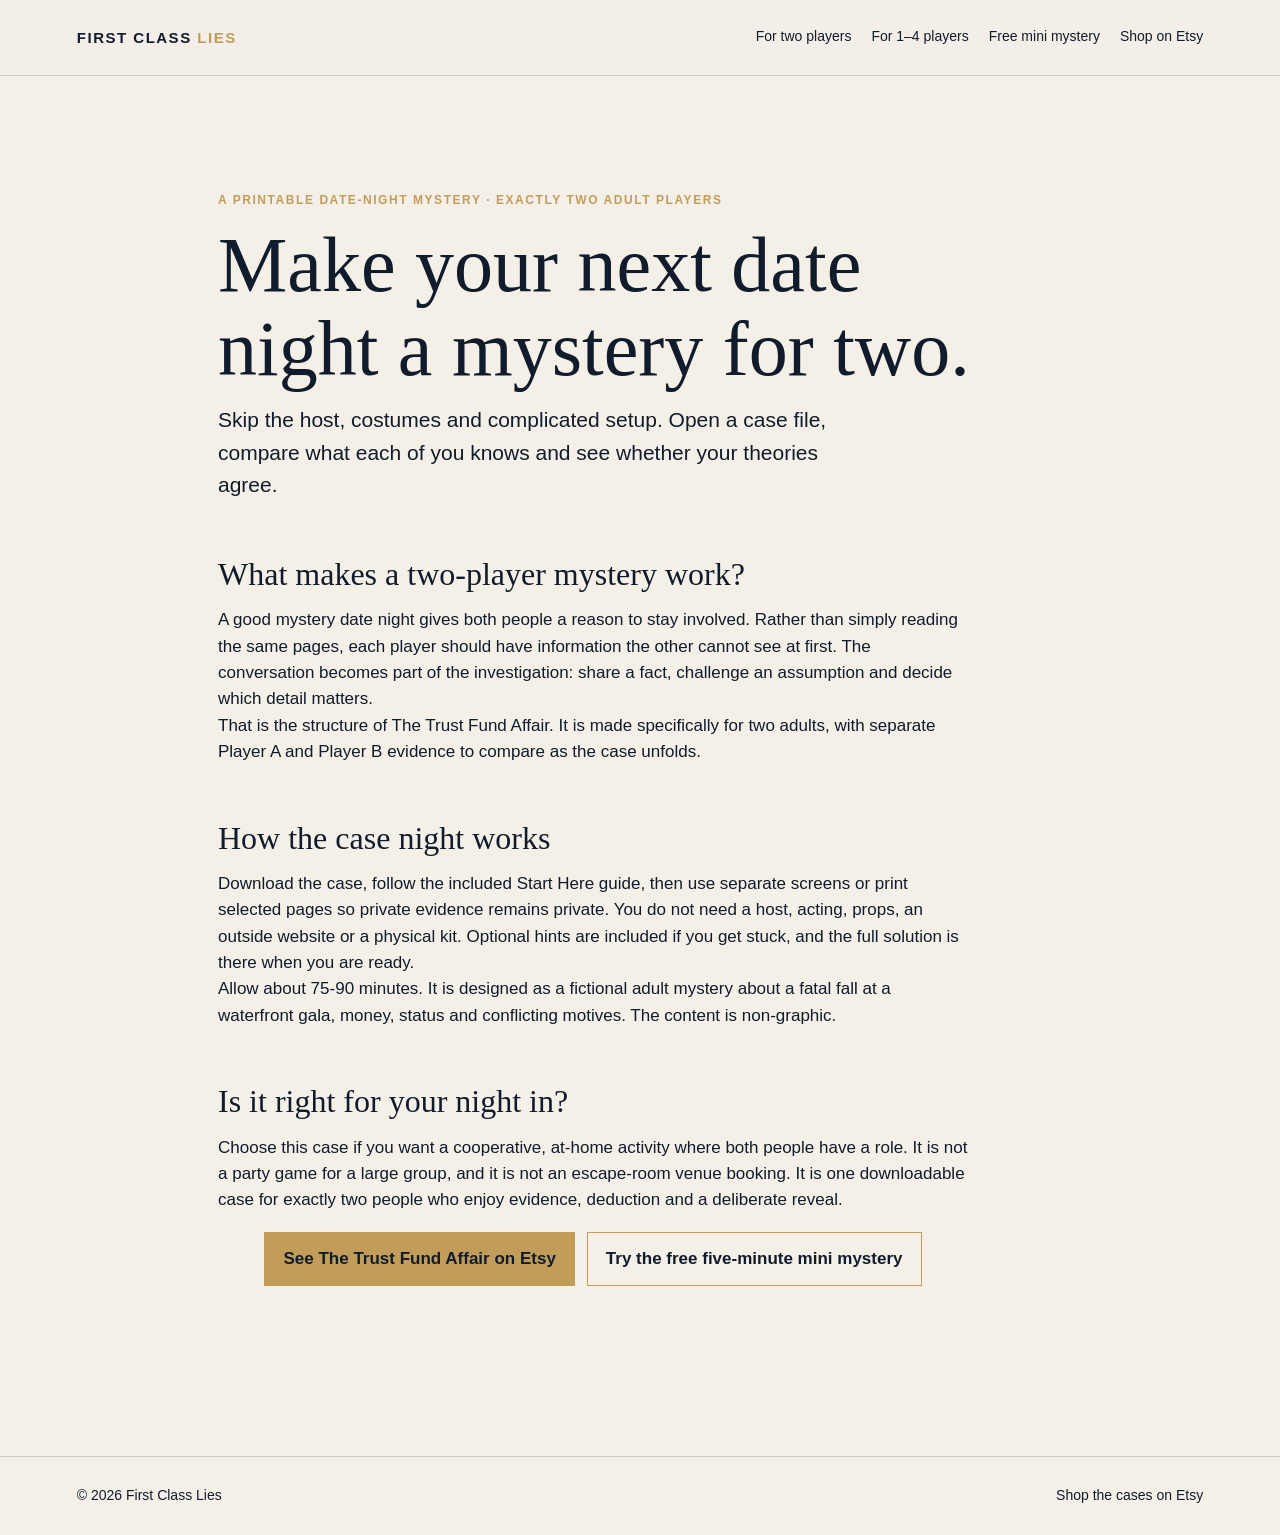
==== date-night-mystery-game-for-two/index.html @ 3f3a8dbf "Add social sharing previews" ====
<!DOCTYPE html><html lang="en"><head><meta charSet="utf-8"/><meta name="viewport" content="width=device-width, initial-scale=1"/><link rel="stylesheet" href="/_next/static/css/index.NVfWSIfI.css" data-rsc-css-href="/_next/static/css/index.NVfWSIfI.css" data-precedence="vite-rsc/importer-resources"/><link rel="modulepreload" fetchPriority="low" href="/_next/static/chunks/index-NdQ6MuI1.js"/><script src="/_next/static/chunks/rolldown-runtime-C60lm6uB.js" type="module" async=""></script><script src="/_next/static/chunks/framework-D_rUT4EX.js" type="module" async=""></script><script src="/_next/static/chunks/app-elements-H_Dr48wG.js" type="module" async=""></script><script src="/_next/static/chunks/hash-Cp347hhd.js" type="module" async=""></script><script src="/_next/static/chunks/record-uXSNv6cl.js" type="module" async=""></script><script src="/_next/static/chunks/app-rsc-cache-busting-BUVyYyug.js" type="module" async=""></script><script src="/_next/static/chunks/app-rsc-render-mode-CvTCGruk.js" type="module" async=""></script><script src="/_next/static/chunks/headers-C_MtfdF4.js" type="module" async=""></script><script src="/_next/static/chunks/protocol-headers-B9-bVeat.js" type="module" async=""></script><script src="/_next/static/chunks/deployment-id-DFhHa9wO.js" type="module" async=""></script><script src="/_next/static/chunks/navigation-errors-D5LMQqDL.js" type="module" async=""></script><link rel="modulepreload" href="/_next/static/chunks/layout-segment-context-DeT_7zuk.js" crossorigin=""/><link rel="modulepreload" href="/_next/static/chunks/link-DlNH0A8M.js" crossorigin=""/><link rel="modulepreload" href="/_next/static/chunks/app-route-prefetch-policy-LWGbC2KZ.js" crossorigin=""/><link rel="modulepreload" href="/_next/static/chunks/query-DDhZxhdQ.js" crossorigin=""/><title>Printable Mystery Date Night Game for Two Adults | First Class Lies</title><meta name="description" content="Plan a mystery-game date night for two with a printable case, private evidence, optional hints and no host or acting required."/><meta property="og:title" content="Printable Mystery Date Night Game for Two Adults"/><meta property="og:description" content="A two-player printable case with private evidence, optional hints and no host or acting required."/><meta property="og:image" content="https://firstclasslies.github.io/trust-fund-date-night-pinterest.png"/><meta property="og:image:width" content="1024"/><meta property="og:image:height" content="1536"/><meta property="og:image:alt" content="Couple investigating a mystery at a waterfront gala"/><meta name="twitter:card" content="summary_large_image"/><meta name="twitter:title" content="Printable Mystery Date Night Game for Two Adults"/><meta name="twitter:description" content="A two-player printable case with private evidence, optional hints and no host or acting required."/><meta name="twitter:image" content="https://firstclasslies.github.io/trust-fund-date-night-pinterest.png"/><link rel="canonical" href="https://firstclasslies.github.io/date-night-mystery-game-for-two"/><meta name="p:domain_verify" content="605ce95a4108009ff75aaf8a3aedfe48"/><script>Object.assign(((self[Symbol.for("vinext.navigationRuntime")]??={bootstrap:{routeManifest:null},functions:{}}).bootstrap.rsc??={rsc:[]}),{params:{},nav:{"pathname":"/date-night-mystery-game-for-two","searchParams":[]}})</script><link rel="modulepreload" href="/_next/static/chunks/index-NdQ6MuI1.js" />
</head><body><header class="site-header"><a href="/" class="brand">FIRST CLASS <em>LIES</em></a><nav aria-label="Main navigation"><a href="/trust-fund-affair">For two players</a><a href="/love-lies-laundered-money">For 1–4 players</a><a href="/free-mini-mystery">Free mini mystery</a><a href="https://firstclasslies.etsy.com/?utm_source=first_class_lies_site&amp;utm_medium=organic&amp;utm_campaign=brand_site">Shop on Etsy</a></nav></header><main class="detail"><p class="eyebrow">A printable date-night mystery · exactly two adult players</p><h1>Make your next date night a mystery for two.</h1><p class="lead">Skip the host, costumes and complicated setup. Open a case file, compare what each of you knows and see whether your theories agree.</p><section><h2>What makes a two-player mystery work?</h2><p>A good mystery date night gives both people a reason to stay involved. Rather than simply reading the same pages, each player should have information the other cannot see at first. The conversation becomes part of the investigation: share a fact, challenge an assumption and decide which detail matters.</p><p>That is the structure of <a href="/trust-fund-affair">The Trust Fund Affair</a>. It is made specifically for two adults, with separate Player A and Player B evidence to compare as the case unfolds.</p></section><section><h2>How the case night works</h2><p>Download the case, follow the included Start Here guide, then use separate screens or print selected pages so private evidence remains private. You do not need a host, acting, props, an outside website or a physical kit. Optional hints are included if you get stuck, and the full solution is there when you are ready.</p><p>Allow about 75-90 minutes. It is designed as a fictional adult mystery about a fatal fall at a waterfront gala, money, status and conflicting motives. The content is non-graphic.</p></section><section><h2>Is it right for your night in?</h2><p>Choose this case if you want a cooperative, at-home activity where both people have a role. It is not a party game for a large group, and it is not an escape-room venue booking. It is one downloadable case for exactly two people who enjoy evidence, deduction and a deliberate reveal.</p><div class="button-row"><a class="button" href="https://www.etsy.com/ca/listing/4569212128/printable-escape-room-for-adults-the?utm_source=first_class_lies_site&amp;utm_medium=organic_date_night_guide&amp;utm_campaign=trust_fund_two_player">See The Trust Fund Affair on Etsy</a><a href="/free-mini-mystery" class="button button-quiet">Try the free five-minute mini mystery</a></div></section></main><footer><span>© 2026 First Class Lies</span><a href="https://firstclasslies.etsy.com/?utm_source=first_class_lies_site&amp;utm_medium=organic&amp;utm_campaign=brand_site">Shop the cases on Etsy</a></footer><script type="module" src="/_next/static/chunks/index-NdQ6MuI1.js" id="_R_" async=""></script><script>((self[Symbol.for("vinext.navigationRuntime")]??={bootstrap:{routeManifest:null},functions:{}}).bootstrap.rsc??={rsc:[]}).rsc.push("0:{\"page:/date-night-mystery-game-for-two\":\"$L1\",\"layout:/\":\"$L2\",\"route:/date-night-mystery-game-for-two\":\"$L3\",\"__route\":\"route:/date-night-mystery-game-for-two\",\"__interceptionContext\":null,\"__layoutIds\":[\"layout:/\"],\"__rootLayout\":\"/\",\"__bfcacheSegmentIdentities\":{\"layout:/\":\"[\\\"layout\\\",\\\"layout:/\\\",\\\"root-boundary:/\\\",\\\"\\\"]\",\"page:/date-night-mystery-game-for-two\":\"[\\\"page\\\",\\\"page:/date-night-mystery-game-for-two\\\",\\\"root-boundary:/\\\",\\\"[\\\\\\\"date-night-mystery-game-for-two\\\\\\\"]\\\"]\"},\"__srcPage\":[\"date-night-mystery-game-for-two\",\"page\"],\"__layoutFlags\":{\"layout:/\":\"s\"},\"__artifactCompatibility\":{\"schemaVersion\":1,\"graphVersion\":\"app-route-graph:19180c0c38e397e0\",\"deploymentVersion\":\"09ce2c43-7d95-42d9-b17c-b7f185c88010\",\"appElementsSchemaVersion\":1,\"rscPayloadSchemaVersion\":1,\"rootBoundaryId\":\"/\",\"renderEpoch\":null}}\n")</script><script>((self[Symbol.for("vinext.navigationRuntime")]??={bootstrap:{routeManifest:null},functions:{}}).bootstrap.rsc??={rsc:[]}).rsc.push("4:I[\"c2747888630f\",[],\"default\",1]\n")</script><script>((self[Symbol.for("vinext.navigationRuntime")]??={bootstrap:{routeManifest:null},functions:{}}).bootstrap.rsc??={rsc:[]}).rsc.push("5:I[\"8c0f216c4604\",[],\"Children\",1]\n")</script><script>((self[Symbol.for("vinext.navigationRuntime")]??={bootstrap:{routeManifest:null},functions:{}}).bootstrap.rsc??={rsc:[]}).rsc.push("6:I[\"593f344dc510\",[],\"GlobalErrorBoundary\",1]\n")</script><script>((self[Symbol.for("vinext.navigationRuntime")]??={bootstrap:{routeManifest:null},functions:{}}).bootstrap.rsc??={rsc:[]}).rsc.push("7:I[\"0b874ad30386\",[],\"default\",1]\n")</script><script>((self[Symbol.for("vinext.navigationRuntime")]??={bootstrap:{routeManifest:null},functions:{}}).bootstrap.rsc??={rsc:[]}).rsc.push("8:I[\"593f344dc510\",[],\"ErrorBoundary\",1]\n")</script><script>((self[Symbol.for("vinext.navigationRuntime")]??={bootstrap:{routeManifest:null},functions:{}}).bootstrap.rsc??={rsc:[]}).rsc.push("9:I[\"15c18cfaeeff\",[],\"LayoutSegmentProvider\",1]\n")</script><script>((self[Symbol.for("vinext.navigationRuntime")]??={bootstrap:{routeManifest:null},functions:{}}).bootstrap.rsc??={rsc:[]}).rsc.push("a:I[\"8c0f216c4604\",[],\"Slot\",1]\n")</script><script>((self[Symbol.for("vinext.navigationRuntime")]??={bootstrap:{routeManifest:null},functions:{}}).bootstrap.rsc??={rsc:[]}).rsc.push("b:I[\"593f344dc510\",[],\"NotFoundBoundary\",1]\n")</script><script>((self[Symbol.for("vinext.navigationRuntime")]??={bootstrap:{routeManifest:null},functions:{}}).bootstrap.rsc??={rsc:[]}).rsc.push("c:I[\"9276801271d6\",[],\"AppRouterScrollTarget\",1]\n")</script><script>((self[Symbol.for("vinext.navigationRuntime")]??={bootstrap:{routeManifest:null},functions:{}}).bootstrap.rsc??={rsc:[]}).rsc.push("d:I[\"593f344dc510\",[],\"RedirectBoundary\",1]\n")</script><script>((self[Symbol.for("vinext.navigationRuntime")]??={bootstrap:{routeManifest:null},functions:{}}).bootstrap.rsc??={rsc:[]}).rsc.push(":HL[\"/_next/static/css/index.NVfWSIfI.css\",\"style\"     ]\n")</script><script>((self[Symbol.for("vinext.navigationRuntime")]??={bootstrap:{routeManifest:null},functions:{}}).bootstrap.rsc??={rsc:[]}).rsc.push("2:[[[\"$\",\"link\",\"css:/_next/static/css/index.NVfWSIfI.css\",{\"rel\":\"stylesheet\",\"precedence\":\"vite-rsc/importer-resources\",\"href\":\"/_next/static/css/index.NVfWSIfI.css\",\"data-rsc-css-href\":\"/_next/static/css/index.NVfWSIfI.css\"}],\"$undefined\"],[\"$\",\"html\",null,{\"lang\":\"en\",\"children\":[\"$\",\"body\",null,{\"children\":[[\"$\",\"header\",null,{\"className\":\"site-header\",\"children\":[[\"$\",\"$L4\",null,{\"href\":\"/\",\"className\":\"brand\",\"children\":[\"FIRST CLASS \",[\"$\",\"em\",null,{\"children\":\"LIES\"}]]}],[\"$\",\"nav\",null,{\"aria-label\":\"Main navigation\",\"children\":[[\"$\",\"$L4\",null,{\"href\":\"/trust-fund-affair\",\"children\":\"For two players\"}],[\"$\",\"$L4\",null,{\"href\":\"/love-lies-laundered-money\",\"children\":\"For 1–4 players\"}],[\"$\",\"$L4\",null,{\"href\":\"/free-mini-mystery\",\"children\":\"Free mini mystery\"}],[\"$\",\"a\",null,{\"href\":\"https://firstclasslies.etsy.com/?utm_source=first_class_lies_site\u0026utm_medium=organic\u0026utm_campaign=brand_site\",\"children\":\"Shop on Etsy\"}]]}]]}],[\"$\",\"$L5\",null,{}],[\"$\",\"footer\",null,{\"children\":[[\"$\",\"span\",null,{\"children\":\"© 2026 First Class Lies\"}],[\"$\",\"a\",null,{\"href\":\"https://firstclasslies.etsy.com/?utm_source=first_class_lies_site\u0026utm_medium=organic\u0026utm_campaign=brand_site\",\"children\":\"Shop the cases on Etsy\"}]]}]]}]}]]\n")</script><script>((self[Symbol.for("vinext.navigationRuntime")]??={bootstrap:{routeManifest:null},functions:{}}).bootstrap.rsc??={rsc:[]}).rsc.push("3:[[[\"$\",\"meta\",null,{\"charSet\":\"utf-8\"}],[[\"$\",\"title\",\"0\",{\"children\":\"Printable Mystery Date Night Game for Two Adults | First Class Lies\"}],[\"$\",\"meta\",\"1\",{\"name\":\"description\",\"content\":\"Plan a mystery-game date night for two with a printable case, private evidence, optional hints and no host or acting required.\"}],[\"$\",\"meta\",\"2\",{\"property\":\"og:title\",\"content\":\"Printable Mystery Date Night Game for Two Adults\"}],[\"$\",\"meta\",\"3\",{\"property\":\"og:description\",\"content\":\"A two-player printable case with private evidence, optional hints and no host or acting required.\"}],[\"$\",\"meta\",\"4\",{\"property\":\"og:image\",\"content\":\"https://firstclasslies.github.io/trust-fund-date-night-pinterest.png\"}],[\"$\",\"meta\",\"5\",{\"property\":\"og:image:width\",\"content\":\"1024\"}],[\"$\",\"meta\",\"6\",{\"property\":\"og:image:height\",\"content\":\"1536\"}],[\"$\",\"meta\",\"7\",{\"property\":\"og:image:alt\",\"content\":\"Couple investigating a mystery at a waterfront gala\"}],[\"$\",\"meta\",\"8\",{\"name\":\"twitter:card\",\"content\":\"summary_large_image\"}],[\"$\",\"meta\",\"9\",{\"name\":\"twitter:title\",\"content\":\"Printable Mystery Date Night Game for Two Adults\"}],[\"$\",\"meta\",\"10\",{\"name\":\"twitter:description\",\"content\":\"A two-player printable case with private evidence, optional hints and no host or acting required.\"}],[\"$\",\"meta\",\"11\",{\"name\":\"twitter:image\",\"content\":\"https://firstclasslies.github.io/trust-fund-date-night-pinterest.png\"}],[\"$\",\"link\",\"12\",{\"rel\":\"canonical\",\"href\":\"https://firstclasslies.github.io/date-night-mystery-game-for-two\"}],[\"$\",\"meta\",\"13\",{\"name\":\"p:domain_verify\",\"content\":\"605ce95a4108009ff75aaf8a3aedfe48\"}]],[[\"$\",\"meta\",\"0\",{\"name\":\"viewport\",\"content\":\"width=device-width, initial-scale=1\"}]]],[\"$\",\"$L6\",null,{\"fallback\":\"$7\",\"children\":[\"$\",\"$L8\",null,{\"fallback\":\"$7\",\"children\":[\"$\",\"$L9\",null,{\"providerId\":\"layout:/\",\"segmentMap\":{\"children\":[\"date-night-mystery-game-for-two\"]},\"children\":[\"$\",\"$La\",null,{\"id\":\"layout:/\",\"parallelSlots\":\"$undefined\",\"children\":[\"$\",\"$Lb\",null,{\"resetKey\":\"date-night-mystery-game-for-two\",\"fallback\":[[\"$\",\"title\",null,{\"children\":\"404: This page could not be found.\"}],[\"$\",\"div\",null,{\"style\":{\"fontFamily\":\"system-ui,\\\"Segoe UI\\\",Roboto,Helvetica,Arial,sans-serif,\\\"Apple Color Emoji\\\",\\\"Segoe UI Emoji\\\"\",\"height\":\"100vh\",\"textAlign\":\"center\",\"display\":\"flex\",\"flexDirection\":\"column\",\"alignItems\":\"center\",\"justifyContent\":\"center\"},\"children\":[\"$\",\"div\",null,{\"children\":[[\"$\",\"style\",null,{\"dangerouslySetInnerHTML\":{\"__html\":\"body{color:#000;background:#fff;margin:0}.next-error-h1{border-right:1px solid rgba(0,0,0,.3)}@media (prefers-color-scheme:dark){body{color:#fff;background:#000}.next-error-h1{border-right:1px solid rgba(255,255,255,.3)}}\"}}],[\"$\",\"h1\",null,{\"className\":\"next-error-h1\",\"style\":{\"display\":\"inline-block\",\"margin\":\"0 20px 0 0\",\"padding\":\"0 23px 0 0\",\"fontSize\":24,\"fontWeight\":500,\"verticalAlign\":\"top\",\"lineHeight\":\"49px\"},\"children\":404}],[\"$\",\"div\",null,{\"style\":{\"display\":\"inline-block\"},\"children\":[\"$\",\"h2\",null,{\"style\":{\"fontSize\":14,\"fontWeight\":400,\"lineHeight\":\"49px\",\"margin\":0},\"children\":\"This page could not be found.\"}]}]]}]}]],\"children\":[\"$\",\"$Lc\",null,{\"children\":[\"$\",\"$Ld\",null,{\"children\":[[\"$\",\"$L9\",null,{\"providerId\":\"page:/date-night-mystery-game-for-two\",\"segmentMap\":{\"children\":[\"__PAGE__\"]},\"children\":[\"$\",\"$La\",null,{\"id\":\"page:/date-night-mystery-game-for-two\"}]}],null]}]}]}]}]}]}]}],null,null]\n")</script><script>((self[Symbol.for("vinext.navigationRuntime")]??={bootstrap:{routeManifest:null},functions:{}}).bootstrap.rsc??={rsc:[]}).rsc.push("1:[\"$\",\"main\",null,{\"className\":\"detail\",\"children\":[[\"$\",\"p\",null,{\"className\":\"eyebrow\",\"children\":\"A printable date-night mystery · exactly two adult players\"}],[\"$\",\"h1\",null,{\"children\":\"Make your next date night a mystery for two.\"}],[\"$\",\"p\",null,{\"className\":\"lead\",\"children\":\"Skip the host, costumes and complicated setup. Open a case file, compare what each of you knows and see whether your theories agree.\"}],[\"$\",\"section\",null,{\"children\":[[\"$\",\"h2\",null,{\"children\":\"What makes a two-player mystery work?\"}],[\"$\",\"p\",null,{\"children\":\"A good mystery date night gives both people a reason to stay involved. Rather than simply reading the same pages, each player should have information the other cannot see at first. The conversation becomes part of the investigation: share a fact, challenge an assumption and decide which detail matters.\"}],[\"$\",\"p\",null,{\"children\":[\"That is the structure of \",[\"$\",\"$L4\",null,{\"href\":\"/trust-fund-affair\",\"children\":\"The Trust Fund Affair\"}],\". It is made specifically for two adults, with separate Player A and Player B evidence to compare as the case unfolds.\"]}]]}],[\"$\",\"section\",null,{\"children\":[[\"$\",\"h2\",null,{\"children\":\"How the case night works\"}],[\"$\",\"p\",null,{\"children\":\"Download the case, follow the included Start Here guide, then use separate screens or print selected pages so private evidence remains private. You do not need a host, acting, props, an outside website or a physical kit. Optional hints are included if you get stuck, and the full solution is there when you are ready.\"}],[\"$\",\"p\",null,{\"children\":\"Allow about 75-90 minutes. It is designed as a fictional adult mystery about a fatal fall at a waterfront gala, money, status and conflicting motives. The content is non-graphic.\"}]]}],[\"$\",\"section\",null,{\"children\":[[\"$\",\"h2\",null,{\"children\":\"Is it right for your night in?\"}],[\"$\",\"p\",null,{\"children\":\"Choose this case if you want a cooperative, at-home activity where both people have a role. It is not a party game for a large group, and it is not an escape-room venue booking. It is one downloadable case for exactly two people who enjoy evidence, deduction and a deliberate reveal.\"}],[\"$\",\"div\",null,{\"className\":\"button-row\",\"children\":[[\"$\",\"a\",null,{\"className\":\"button\",\"href\":\"https://www.etsy.com/ca/listing/4569212128/printable-escape-room-for-adults-the?utm_source=first_class_lies_site\u0026utm_medium=organic_date_night_guide\u0026utm_campaign=trust_fund_two_player\",\"children\":\"See The Trust Fund Affair on Etsy\"}],[\"$\",\"$L4\",null,{\"className\":\"button button-quiet\",\"href\":\"/free-mini-mystery\",\"children\":\"Try the free five-minute mini mystery\"}]]}]]}]]}]\n")</script><script>Object.assign(((self[Symbol.for("vinext.navigationRuntime")]??={bootstrap:{routeManifest:null},functions:{}}).bootstrap.rsc??={rsc:[]}),{"initialCacheKind":"static"});((self[Symbol.for("vinext.navigationRuntime")]??={bootstrap:{routeManifest:null},functions:{}}).bootstrap.rsc??={rsc:[]}).done=true</script></body></html>
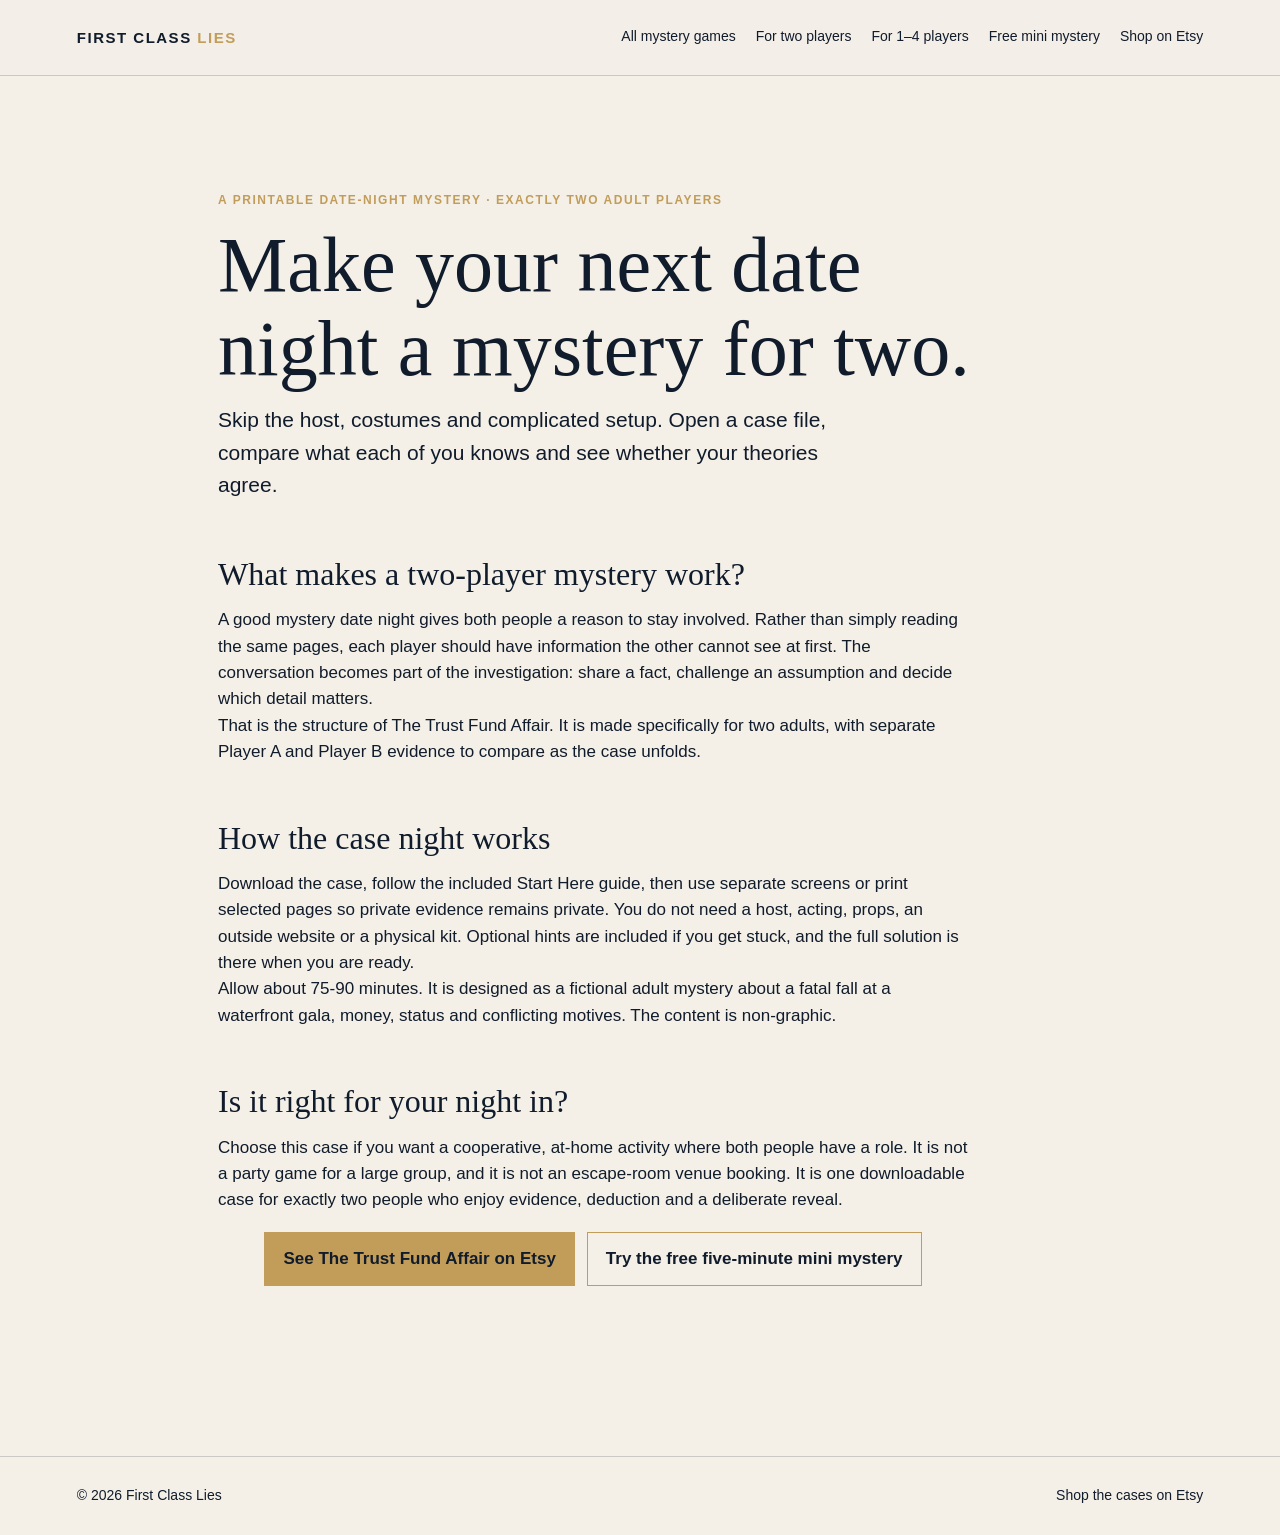
==== commit 72a72838: "Strengthen internal discovery links" ====
--- a/date-night-mystery-game-for-two/index.html
+++ b/date-night-mystery-game-for-two/index.html
@@ -1,2 +1,2 @@
-<!DOCTYPE html><html lang="en"><head><meta charSet="utf-8"/><meta name="viewport" content="width=device-width, initial-scale=1"/><link rel="stylesheet" href="/_next/static/css/index.NVfWSIfI.css" data-rsc-css-href="/_next/static/css/index.NVfWSIfI.css" data-precedence="vite-rsc/importer-resources"/><link rel="modulepreload" fetchPriority="low" href="/_next/static/chunks/index-NdQ6MuI1.js"/><script src="/_next/static/chunks/rolldown-runtime-C60lm6uB.js" type="module" async=""></script><script src="/_next/static/chunks/framework-D_rUT4EX.js" type="module" async=""></script><script src="/_next/static/chunks/app-elements-H_Dr48wG.js" type="module" async=""></script><script src="/_next/static/chunks/hash-Cp347hhd.js" type="module" async=""></script><script src="/_next/static/chunks/record-uXSNv6cl.js" type="module" async=""></script><script src="/_next/static/chunks/app-rsc-cache-busting-BUVyYyug.js" type="module" async=""></script><script src="/_next/static/chunks/app-rsc-render-mode-CvTCGruk.js" type="module" async=""></script><script src="/_next/static/chunks/headers-C_MtfdF4.js" type="module" async=""></script><script src="/_next/static/chunks/protocol-headers-B9-bVeat.js" type="module" async=""></script><script src="/_next/static/chunks/deployment-id-DFhHa9wO.js" type="module" async=""></script><script src="/_next/static/chunks/navigation-errors-D5LMQqDL.js" type="module" async=""></script><link rel="modulepreload" href="/_next/static/chunks/layout-segment-context-DeT_7zuk.js" crossorigin=""/><link rel="modulepreload" href="/_next/static/chunks/link-DlNH0A8M.js" crossorigin=""/><link rel="modulepreload" href="/_next/static/chunks/app-route-prefetch-policy-LWGbC2KZ.js" crossorigin=""/><link rel="modulepreload" href="/_next/static/chunks/query-DDhZxhdQ.js" crossorigin=""/><title>Printable Mystery Date Night Game for Two Adults | First Class Lies</title><meta name="description" content="Plan a mystery-game date night for two with a printable case, private evidence, optional hints and no host or acting required."/><meta property="og:title" content="Printable Mystery Date Night Game for Two Adults"/><meta property="og:description" content="A two-player printable case with private evidence, optional hints and no host or acting required."/><meta property="og:image" content="https://firstclasslies.github.io/trust-fund-date-night-pinterest.png"/><meta property="og:image:width" content="1024"/><meta property="og:image:height" content="1536"/><meta property="og:image:alt" content="Couple investigating a mystery at a waterfront gala"/><meta name="twitter:card" content="summary_large_image"/><meta name="twitter:title" content="Printable Mystery Date Night Game for Two Adults"/><meta name="twitter:description" content="A two-player printable case with private evidence, optional hints and no host or acting required."/><meta name="twitter:image" content="https://firstclasslies.github.io/trust-fund-date-night-pinterest.png"/><link rel="canonical" href="https://firstclasslies.github.io/date-night-mystery-game-for-two"/><meta name="p:domain_verify" content="605ce95a4108009ff75aaf8a3aedfe48"/><script>Object.assign(((self[Symbol.for("vinext.navigationRuntime")]??={bootstrap:{routeManifest:null},functions:{}}).bootstrap.rsc??={rsc:[]}),{params:{},nav:{"pathname":"/date-night-mystery-game-for-two","searchParams":[]}})</script><link rel="modulepreload" href="/_next/static/chunks/index-NdQ6MuI1.js" />
-</head><body><header class="site-header"><a href="/" class="brand">FIRST CLASS <em>LIES</em></a><nav aria-label="Main navigation"><a href="/trust-fund-affair">For two players</a><a href="/love-lies-laundered-money">For 1–4 players</a><a href="/free-mini-mystery">Free mini mystery</a><a href="https://firstclasslies.etsy.com/?utm_source=first_class_lies_site&amp;utm_medium=organic&amp;utm_campaign=brand_site">Shop on Etsy</a></nav></header><main class="detail"><p class="eyebrow">A printable date-night mystery · exactly two adult players</p><h1>Make your next date night a mystery for two.</h1><p class="lead">Skip the host, costumes and complicated setup. Open a case file, compare what each of you knows and see whether your theories agree.</p><section><h2>What makes a two-player mystery work?</h2><p>A good mystery date night gives both people a reason to stay involved. Rather than simply reading the same pages, each player should have information the other cannot see at first. The conversation becomes part of the investigation: share a fact, challenge an assumption and decide which detail matters.</p><p>That is the structure of <a href="/trust-fund-affair">The Trust Fund Affair</a>. It is made specifically for two adults, with separate Player A and Player B evidence to compare as the case unfolds.</p></section><section><h2>How the case night works</h2><p>Download the case, follow the included Start Here guide, then use separate screens or print selected pages so private evidence remains private. You do not need a host, acting, props, an outside website or a physical kit. Optional hints are included if you get stuck, and the full solution is there when you are ready.</p><p>Allow about 75-90 minutes. It is designed as a fictional adult mystery about a fatal fall at a waterfront gala, money, status and conflicting motives. The content is non-graphic.</p></section><section><h2>Is it right for your night in?</h2><p>Choose this case if you want a cooperative, at-home activity where both people have a role. It is not a party game for a large group, and it is not an escape-room venue booking. It is one downloadable case for exactly two people who enjoy evidence, deduction and a deliberate reveal.</p><div class="button-row"><a class="button" href="https://www.etsy.com/ca/listing/4569212128/printable-escape-room-for-adults-the?utm_source=first_class_lies_site&amp;utm_medium=organic_date_night_guide&amp;utm_campaign=trust_fund_two_player">See The Trust Fund Affair on Etsy</a><a href="/free-mini-mystery" class="button button-quiet">Try the free five-minute mini mystery</a></div></section></main><footer><span>© 2026 First Class Lies</span><a href="https://firstclasslies.etsy.com/?utm_source=first_class_lies_site&amp;utm_medium=organic&amp;utm_campaign=brand_site">Shop the cases on Etsy</a></footer><script type="module" src="/_next/static/chunks/index-NdQ6MuI1.js" id="_R_" async=""></script><script>((self[Symbol.for("vinext.navigationRuntime")]??={bootstrap:{routeManifest:null},functions:{}}).bootstrap.rsc??={rsc:[]}).rsc.push("0:{\"page:/date-night-mystery-game-for-two\":\"$L1\",\"layout:/\":\"$L2\",\"route:/date-night-mystery-game-for-two\":\"$L3\",\"__route\":\"route:/date-night-mystery-game-for-two\",\"__interceptionContext\":null,\"__layoutIds\":[\"layout:/\"],\"__rootLayout\":\"/\",\"__bfcacheSegmentIdentities\":{\"layout:/\":\"[\\\"layout\\\",\\\"layout:/\\\",\\\"root-boundary:/\\\",\\\"\\\"]\",\"page:/date-night-mystery-game-for-two\":\"[\\\"page\\\",\\\"page:/date-night-mystery-game-for-two\\\",\\\"root-boundary:/\\\",\\\"[\\\\\\\"date-night-mystery-game-for-two\\\\\\\"]\\\"]\"},\"__srcPage\":[\"date-night-mystery-game-for-two\",\"page\"],\"__layoutFlags\":{\"layout:/\":\"s\"},\"__artifactCompatibility\":{\"schemaVersion\":1,\"graphVersion\":\"app-route-graph:19180c0c38e397e0\",\"deploymentVersion\":\"09ce2c43-7d95-42d9-b17c-b7f185c88010\",\"appElementsSchemaVersion\":1,\"rscPayloadSchemaVersion\":1,\"rootBoundaryId\":\"/\",\"renderEpoch\":null}}\n")</script><script>((self[Symbol.for("vinext.navigationRuntime")]??={bootstrap:{routeManifest:null},functions:{}}).bootstrap.rsc??={rsc:[]}).rsc.push("4:I[\"c2747888630f\",[],\"default\",1]\n")</script><script>((self[Symbol.for("vinext.navigationRuntime")]??={bootstrap:{routeManifest:null},functions:{}}).bootstrap.rsc??={rsc:[]}).rsc.push("5:I[\"8c0f216c4604\",[],\"Children\",1]\n")</script><script>((self[Symbol.for("vinext.navigationRuntime")]??={bootstrap:{routeManifest:null},functions:{}}).bootstrap.rsc??={rsc:[]}).rsc.push("6:I[\"593f344dc510\",[],\"GlobalErrorBoundary\",1]\n")</script><script>((self[Symbol.for("vinext.navigationRuntime")]??={bootstrap:{routeManifest:null},functions:{}}).bootstrap.rsc??={rsc:[]}).rsc.push("7:I[\"0b874ad30386\",[],\"default\",1]\n")</script><script>((self[Symbol.for("vinext.navigationRuntime")]??={bootstrap:{routeManifest:null},functions:{}}).bootstrap.rsc??={rsc:[]}).rsc.push("8:I[\"593f344dc510\",[],\"ErrorBoundary\",1]\n")</script><script>((self[Symbol.for("vinext.navigationRuntime")]??={bootstrap:{routeManifest:null},functions:{}}).bootstrap.rsc??={rsc:[]}).rsc.push("9:I[\"15c18cfaeeff\",[],\"LayoutSegmentProvider\",1]\n")</script><script>((self[Symbol.for("vinext.navigationRuntime")]??={bootstrap:{routeManifest:null},functions:{}}).bootstrap.rsc??={rsc:[]}).rsc.push("a:I[\"8c0f216c4604\",[],\"Slot\",1]\n")</script><script>((self[Symbol.for("vinext.navigationRuntime")]??={bootstrap:{routeManifest:null},functions:{}}).bootstrap.rsc??={rsc:[]}).rsc.push("b:I[\"593f344dc510\",[],\"NotFoundBoundary\",1]\n")</script><script>((self[Symbol.for("vinext.navigationRuntime")]??={bootstrap:{routeManifest:null},functions:{}}).bootstrap.rsc??={rsc:[]}).rsc.push("c:I[\"9276801271d6\",[],\"AppRouterScrollTarget\",1]\n")</script><script>((self[Symbol.for("vinext.navigationRuntime")]??={bootstrap:{routeManifest:null},functions:{}}).bootstrap.rsc??={rsc:[]}).rsc.push("d:I[\"593f344dc510\",[],\"RedirectBoundary\",1]\n")</script><script>((self[Symbol.for("vinext.navigationRuntime")]??={bootstrap:{routeManifest:null},functions:{}}).bootstrap.rsc??={rsc:[]}).rsc.push(":HL[\"/_next/static/css/index.NVfWSIfI.css\",\"style\"     ]\n")</script><script>((self[Symbol.for("vinext.navigationRuntime")]??={bootstrap:{routeManifest:null},functions:{}}).bootstrap.rsc??={rsc:[]}).rsc.push("2:[[[\"$\",\"link\",\"css:/_next/static/css/index.NVfWSIfI.css\",{\"rel\":\"stylesheet\",\"precedence\":\"vite-rsc/importer-resources\",\"href\":\"/_next/static/css/index.NVfWSIfI.css\",\"data-rsc-css-href\":\"/_next/static/css/index.NVfWSIfI.css\"}],\"$undefined\"],[\"$\",\"html\",null,{\"lang\":\"en\",\"children\":[\"$\",\"body\",null,{\"children\":[[\"$\",\"header\",null,{\"className\":\"site-header\",\"children\":[[\"$\",\"$L4\",null,{\"href\":\"/\",\"className\":\"brand\",\"children\":[\"FIRST CLASS \",[\"$\",\"em\",null,{\"children\":\"LIES\"}]]}],[\"$\",\"nav\",null,{\"aria-label\":\"Main navigation\",\"children\":[[\"$\",\"$L4\",null,{\"href\":\"/trust-fund-affair\",\"children\":\"For two players\"}],[\"$\",\"$L4\",null,{\"href\":\"/love-lies-laundered-money\",\"children\":\"For 1–4 players\"}],[\"$\",\"$L4\",null,{\"href\":\"/free-mini-mystery\",\"children\":\"Free mini mystery\"}],[\"$\",\"a\",null,{\"href\":\"https://firstclasslies.etsy.com/?utm_source=first_class_lies_site\u0026utm_medium=organic\u0026utm_campaign=brand_site\",\"children\":\"Shop on Etsy\"}]]}]]}],[\"$\",\"$L5\",null,{}],[\"$\",\"footer\",null,{\"children\":[[\"$\",\"span\",null,{\"children\":\"© 2026 First Class Lies\"}],[\"$\",\"a\",null,{\"href\":\"https://firstclasslies.etsy.com/?utm_source=first_class_lies_site\u0026utm_medium=organic\u0026utm_campaign=brand_site\",\"children\":\"Shop the cases on Etsy\"}]]}]]}]}]]\n")</script><script>((self[Symbol.for("vinext.navigationRuntime")]??={bootstrap:{routeManifest:null},functions:{}}).bootstrap.rsc??={rsc:[]}).rsc.push("3:[[[\"$\",\"meta\",null,{\"charSet\":\"utf-8\"}],[[\"$\",\"title\",\"0\",{\"children\":\"Printable Mystery Date Night Game for Two Adults | First Class Lies\"}],[\"$\",\"meta\",\"1\",{\"name\":\"description\",\"content\":\"Plan a mystery-game date night for two with a printable case, private evidence, optional hints and no host or acting required.\"}],[\"$\",\"meta\",\"2\",{\"property\":\"og:title\",\"content\":\"Printable Mystery Date Night Game for Two Adults\"}],[\"$\",\"meta\",\"3\",{\"property\":\"og:description\",\"content\":\"A two-player printable case with private evidence, optional hints and no host or acting required.\"}],[\"$\",\"meta\",\"4\",{\"property\":\"og:image\",\"content\":\"https://firstclasslies.github.io/trust-fund-date-night-pinterest.png\"}],[\"$\",\"meta\",\"5\",{\"property\":\"og:image:width\",\"content\":\"1024\"}],[\"$\",\"meta\",\"6\",{\"property\":\"og:image:height\",\"content\":\"1536\"}],[\"$\",\"meta\",\"7\",{\"property\":\"og:image:alt\",\"content\":\"Couple investigating a mystery at a waterfront gala\"}],[\"$\",\"meta\",\"8\",{\"name\":\"twitter:card\",\"content\":\"summary_large_image\"}],[\"$\",\"meta\",\"9\",{\"name\":\"twitter:title\",\"content\":\"Printable Mystery Date Night Game for Two Adults\"}],[\"$\",\"meta\",\"10\",{\"name\":\"twitter:description\",\"content\":\"A two-player printable case with private evidence, optional hints and no host or acting required.\"}],[\"$\",\"meta\",\"11\",{\"name\":\"twitter:image\",\"content\":\"https://firstclasslies.github.io/trust-fund-date-night-pinterest.png\"}],[\"$\",\"link\",\"12\",{\"rel\":\"canonical\",\"href\":\"https://firstclasslies.github.io/date-night-mystery-game-for-two\"}],[\"$\",\"meta\",\"13\",{\"name\":\"p:domain_verify\",\"content\":\"605ce95a4108009ff75aaf8a3aedfe48\"}]],[[\"$\",\"meta\",\"0\",{\"name\":\"viewport\",\"content\":\"width=device-width, initial-scale=1\"}]]],[\"$\",\"$L6\",null,{\"fallback\":\"$7\",\"children\":[\"$\",\"$L8\",null,{\"fallback\":\"$7\",\"children\":[\"$\",\"$L9\",null,{\"providerId\":\"layout:/\",\"segmentMap\":{\"children\":[\"date-night-mystery-game-for-two\"]},\"children\":[\"$\",\"$La\",null,{\"id\":\"layout:/\",\"parallelSlots\":\"$undefined\",\"children\":[\"$\",\"$Lb\",null,{\"resetKey\":\"date-night-mystery-game-for-two\",\"fallback\":[[\"$\",\"title\",null,{\"children\":\"404: This page could not be found.\"}],[\"$\",\"div\",null,{\"style\":{\"fontFamily\":\"system-ui,\\\"Segoe UI\\\",Roboto,Helvetica,Arial,sans-serif,\\\"Apple Color Emoji\\\",\\\"Segoe UI Emoji\\\"\",\"height\":\"100vh\",\"textAlign\":\"center\",\"display\":\"flex\",\"flexDirection\":\"column\",\"alignItems\":\"center\",\"justifyContent\":\"center\"},\"children\":[\"$\",\"div\",null,{\"children\":[[\"$\",\"style\",null,{\"dangerouslySetInnerHTML\":{\"__html\":\"body{color:#000;background:#fff;margin:0}.next-error-h1{border-right:1px solid rgba(0,0,0,.3)}@media (prefers-color-scheme:dark){body{color:#fff;background:#000}.next-error-h1{border-right:1px solid rgba(255,255,255,.3)}}\"}}],[\"$\",\"h1\",null,{\"className\":\"next-error-h1\",\"style\":{\"display\":\"inline-block\",\"margin\":\"0 20px 0 0\",\"padding\":\"0 23px 0 0\",\"fontSize\":24,\"fontWeight\":500,\"verticalAlign\":\"top\",\"lineHeight\":\"49px\"},\"children\":404}],[\"$\",\"div\",null,{\"style\":{\"display\":\"inline-block\"},\"children\":[\"$\",\"h2\",null,{\"style\":{\"fontSize\":14,\"fontWeight\":400,\"lineHeight\":\"49px\",\"margin\":0},\"children\":\"This page could not be found.\"}]}]]}]}]],\"children\":[\"$\",\"$Lc\",null,{\"children\":[\"$\",\"$Ld\",null,{\"children\":[[\"$\",\"$L9\",null,{\"providerId\":\"page:/date-night-mystery-game-for-two\",\"segmentMap\":{\"children\":[\"__PAGE__\"]},\"children\":[\"$\",\"$La\",null,{\"id\":\"page:/date-night-mystery-game-for-two\"}]}],null]}]}]}]}]}]}]}],null,null]\n")</script><script>((self[Symbol.for("vinext.navigationRuntime")]??={bootstrap:{routeManifest:null},functions:{}}).bootstrap.rsc??={rsc:[]}).rsc.push("1:[\"$\",\"main\",null,{\"className\":\"detail\",\"children\":[[\"$\",\"p\",null,{\"className\":\"eyebrow\",\"children\":\"A printable date-night mystery · exactly two adult players\"}],[\"$\",\"h1\",null,{\"children\":\"Make your next date night a mystery for two.\"}],[\"$\",\"p\",null,{\"className\":\"lead\",\"children\":\"Skip the host, costumes and complicated setup. Open a case file, compare what each of you knows and see whether your theories agree.\"}],[\"$\",\"section\",null,{\"children\":[[\"$\",\"h2\",null,{\"children\":\"What makes a two-player mystery work?\"}],[\"$\",\"p\",null,{\"children\":\"A good mystery date night gives both people a reason to stay involved. Rather than simply reading the same pages, each player should have information the other cannot see at first. The conversation becomes part of the investigation: share a fact, challenge an assumption and decide which detail matters.\"}],[\"$\",\"p\",null,{\"children\":[\"That is the structure of \",[\"$\",\"$L4\",null,{\"href\":\"/trust-fund-affair\",\"children\":\"The Trust Fund Affair\"}],\". It is made specifically for two adults, with separate Player A and Player B evidence to compare as the case unfolds.\"]}]]}],[\"$\",\"section\",null,{\"children\":[[\"$\",\"h2\",null,{\"children\":\"How the case night works\"}],[\"$\",\"p\",null,{\"children\":\"Download the case, follow the included Start Here guide, then use separate screens or print selected pages so private evidence remains private. You do not need a host, acting, props, an outside website or a physical kit. Optional hints are included if you get stuck, and the full solution is there when you are ready.\"}],[\"$\",\"p\",null,{\"children\":\"Allow about 75-90 minutes. It is designed as a fictional adult mystery about a fatal fall at a waterfront gala, money, status and conflicting motives. The content is non-graphic.\"}]]}],[\"$\",\"section\",null,{\"children\":[[\"$\",\"h2\",null,{\"children\":\"Is it right for your night in?\"}],[\"$\",\"p\",null,{\"children\":\"Choose this case if you want a cooperative, at-home activity where both people have a role. It is not a party game for a large group, and it is not an escape-room venue booking. It is one downloadable case for exactly two people who enjoy evidence, deduction and a deliberate reveal.\"}],[\"$\",\"div\",null,{\"className\":\"button-row\",\"children\":[[\"$\",\"a\",null,{\"className\":\"button\",\"href\":\"https://www.etsy.com/ca/listing/4569212128/printable-escape-room-for-adults-the?utm_source=first_class_lies_site\u0026utm_medium=organic_date_night_guide\u0026utm_campaign=trust_fund_two_player\",\"children\":\"See The Trust Fund Affair on Etsy\"}],[\"$\",\"$L4\",null,{\"className\":\"button button-quiet\",\"href\":\"/free-mini-mystery\",\"children\":\"Try the free five-minute mini mystery\"}]]}]]}]]}]\n")</script><script>Object.assign(((self[Symbol.for("vinext.navigationRuntime")]??={bootstrap:{routeManifest:null},functions:{}}).bootstrap.rsc??={rsc:[]}),{"initialCacheKind":"static"});((self[Symbol.for("vinext.navigationRuntime")]??={bootstrap:{routeManifest:null},functions:{}}).bootstrap.rsc??={rsc:[]}).done=true</script></body></html>+<!DOCTYPE html><html lang="en"><head><meta charSet="utf-8"/><meta name="viewport" content="width=device-width, initial-scale=1"/><link rel="stylesheet" href="/_next/static/css/index.NVfWSIfI.css" data-rsc-css-href="/_next/static/css/index.NVfWSIfI.css" data-precedence="vite-rsc/importer-resources"/><link rel="modulepreload" fetchPriority="low" href="/_next/static/chunks/index-yGTjWYCb.js"/><script src="/_next/static/chunks/rolldown-runtime-C60lm6uB.js" type="module" async=""></script><script src="/_next/static/chunks/framework-D_rUT4EX.js" type="module" async=""></script><script src="/_next/static/chunks/app-elements-H_Dr48wG.js" type="module" async=""></script><script src="/_next/static/chunks/hash-Cp347hhd.js" type="module" async=""></script><script src="/_next/static/chunks/record-uXSNv6cl.js" type="module" async=""></script><script src="/_next/static/chunks/app-rsc-cache-busting-BKKfADuH.js" type="module" async=""></script><script src="/_next/static/chunks/app-rsc-render-mode-CvTCGruk.js" type="module" async=""></script><script src="/_next/static/chunks/headers-C_MtfdF4.js" type="module" async=""></script><script src="/_next/static/chunks/protocol-headers-B9-bVeat.js" type="module" async=""></script><script src="/_next/static/chunks/deployment-id-DFhHa9wO.js" type="module" async=""></script><script src="/_next/static/chunks/navigation-errors-D5LMQqDL.js" type="module" async=""></script><link rel="modulepreload" href="/_next/static/chunks/layout-segment-context-DOpRuZVC.js" crossorigin=""/><link rel="modulepreload" href="/_next/static/chunks/link-DAXT34T8.js" crossorigin=""/><link rel="modulepreload" href="/_next/static/chunks/app-route-prefetch-policy-2or-y1u8.js" crossorigin=""/><link rel="modulepreload" href="/_next/static/chunks/query-DDhZxhdQ.js" crossorigin=""/><title>Printable Mystery Date Night Game for Two Adults | First Class Lies</title><meta name="description" content="Plan a mystery-game date night for two with a printable case, private evidence, optional hints and no host or acting required."/><meta property="og:title" content="Printable Mystery Date Night Game for Two Adults"/><meta property="og:description" content="A two-player printable case with private evidence, optional hints and no host or acting required."/><meta property="og:image" content="https://firstclasslies.github.io/trust-fund-date-night-pinterest.png"/><meta property="og:image:width" content="1024"/><meta property="og:image:height" content="1536"/><meta property="og:image:alt" content="Couple investigating a mystery at a waterfront gala"/><meta name="twitter:card" content="summary_large_image"/><meta name="twitter:title" content="Printable Mystery Date Night Game for Two Adults"/><meta name="twitter:description" content="A two-player printable case with private evidence, optional hints and no host or acting required."/><meta name="twitter:image" content="https://firstclasslies.github.io/trust-fund-date-night-pinterest.png"/><link rel="canonical" href="https://firstclasslies.github.io/date-night-mystery-game-for-two"/><meta name="p:domain_verify" content="605ce95a4108009ff75aaf8a3aedfe48"/><script>Object.assign(((self[Symbol.for("vinext.navigationRuntime")]??={bootstrap:{routeManifest:null},functions:{}}).bootstrap.rsc??={rsc:[]}),{params:{},nav:{"pathname":"/date-night-mystery-game-for-two","searchParams":[]}})</script><link rel="modulepreload" href="/_next/static/chunks/index-yGTjWYCb.js" />
+</head><body><header class="site-header"><a href="/" class="brand">FIRST CLASS <em>LIES</em></a><nav aria-label="Main navigation"><a href="/printable-mystery-games-for-adults">All mystery games</a><a href="/trust-fund-affair">For two players</a><a href="/love-lies-laundered-money">For 1–4 players</a><a href="/free-mini-mystery">Free mini mystery</a><a href="https://firstclasslies.etsy.com/?utm_source=first_class_lies_site&amp;utm_medium=organic&amp;utm_campaign=brand_site">Shop on Etsy</a></nav></header><main class="detail"><p class="eyebrow">A printable date-night mystery · exactly two adult players</p><h1>Make your next date night a mystery for two.</h1><p class="lead">Skip the host, costumes and complicated setup. Open a case file, compare what each of you knows and see whether your theories agree.</p><section><h2>What makes a two-player mystery work?</h2><p>A good mystery date night gives both people a reason to stay involved. Rather than simply reading the same pages, each player should have information the other cannot see at first. The conversation becomes part of the investigation: share a fact, challenge an assumption and decide which detail matters.</p><p>That is the structure of <a href="/trust-fund-affair">The Trust Fund Affair</a>. It is made specifically for two adults, with separate Player A and Player B evidence to compare as the case unfolds.</p></section><section><h2>How the case night works</h2><p>Download the case, follow the included Start Here guide, then use separate screens or print selected pages so private evidence remains private. You do not need a host, acting, props, an outside website or a physical kit. Optional hints are included if you get stuck, and the full solution is there when you are ready.</p><p>Allow about 75-90 minutes. It is designed as a fictional adult mystery about a fatal fall at a waterfront gala, money, status and conflicting motives. The content is non-graphic.</p></section><section><h2>Is it right for your night in?</h2><p>Choose this case if you want a cooperative, at-home activity where both people have a role. It is not a party game for a large group, and it is not an escape-room venue booking. It is one downloadable case for exactly two people who enjoy evidence, deduction and a deliberate reveal.</p><div class="button-row"><a class="button" href="https://www.etsy.com/ca/listing/4569212128/printable-escape-room-for-adults-the?utm_source=first_class_lies_site&amp;utm_medium=organic_date_night_guide&amp;utm_campaign=trust_fund_two_player">See The Trust Fund Affair on Etsy</a><a href="/free-mini-mystery" class="button button-quiet">Try the free five-minute mini mystery</a></div></section></main><footer><span>© 2026 First Class Lies</span><a href="https://firstclasslies.etsy.com/?utm_source=first_class_lies_site&amp;utm_medium=organic&amp;utm_campaign=brand_site">Shop the cases on Etsy</a></footer><script type="module" src="/_next/static/chunks/index-yGTjWYCb.js" id="_R_" async=""></script><script>((self[Symbol.for("vinext.navigationRuntime")]??={bootstrap:{routeManifest:null},functions:{}}).bootstrap.rsc??={rsc:[]}).rsc.push("0:{\"page:/date-night-mystery-game-for-two\":\"$L1\",\"layout:/\":\"$L2\",\"route:/date-night-mystery-game-for-two\":\"$L3\",\"__route\":\"route:/date-night-mystery-game-for-two\",\"__interceptionContext\":null,\"__layoutIds\":[\"layout:/\"],\"__rootLayout\":\"/\",\"__bfcacheSegmentIdentities\":{\"layout:/\":\"[\\\"layout\\\",\\\"layout:/\\\",\\\"root-boundary:/\\\",\\\"\\\"]\",\"page:/date-night-mystery-game-for-two\":\"[\\\"page\\\",\\\"page:/date-night-mystery-game-for-two\\\",\\\"root-boundary:/\\\",\\\"[\\\\\\\"date-night-mystery-game-for-two\\\\\\\"]\\\"]\"},\"__srcPage\":[\"date-night-mystery-game-for-two\",\"page\"],\"__layoutFlags\":{\"layout:/\":\"s\"},\"__artifactCompatibility\":{\"schemaVersion\":1,\"graphVersion\":\"app-route-graph:19180c0c38e397e0\",\"deploymentVersion\":\"c25649ff-3764-40fc-9e13-845630b682e2\",\"appElementsSchemaVersion\":1,\"rscPayloadSchemaVersion\":1,\"rootBoundaryId\":\"/\",\"renderEpoch\":null}}\n")</script><script>((self[Symbol.for("vinext.navigationRuntime")]??={bootstrap:{routeManifest:null},functions:{}}).bootstrap.rsc??={rsc:[]}).rsc.push("4:I[\"c2747888630f\",[],\"default\",1]\n")</script><script>((self[Symbol.for("vinext.navigationRuntime")]??={bootstrap:{routeManifest:null},functions:{}}).bootstrap.rsc??={rsc:[]}).rsc.push("5:I[\"8c0f216c4604\",[],\"Children\",1]\n")</script><script>((self[Symbol.for("vinext.navigationRuntime")]??={bootstrap:{routeManifest:null},functions:{}}).bootstrap.rsc??={rsc:[]}).rsc.push("6:I[\"593f344dc510\",[],\"GlobalErrorBoundary\",1]\n")</script><script>((self[Symbol.for("vinext.navigationRuntime")]??={bootstrap:{routeManifest:null},functions:{}}).bootstrap.rsc??={rsc:[]}).rsc.push("7:I[\"0b874ad30386\",[],\"default\",1]\n")</script><script>((self[Symbol.for("vinext.navigationRuntime")]??={bootstrap:{routeManifest:null},functions:{}}).bootstrap.rsc??={rsc:[]}).rsc.push("8:I[\"593f344dc510\",[],\"ErrorBoundary\",1]\n")</script><script>((self[Symbol.for("vinext.navigationRuntime")]??={bootstrap:{routeManifest:null},functions:{}}).bootstrap.rsc??={rsc:[]}).rsc.push("9:I[\"15c18cfaeeff\",[],\"LayoutSegmentProvider\",1]\n")</script><script>((self[Symbol.for("vinext.navigationRuntime")]??={bootstrap:{routeManifest:null},functions:{}}).bootstrap.rsc??={rsc:[]}).rsc.push("a:I[\"8c0f216c4604\",[],\"Slot\",1]\n")</script><script>((self[Symbol.for("vinext.navigationRuntime")]??={bootstrap:{routeManifest:null},functions:{}}).bootstrap.rsc??={rsc:[]}).rsc.push("b:I[\"593f344dc510\",[],\"NotFoundBoundary\",1]\n")</script><script>((self[Symbol.for("vinext.navigationRuntime")]??={bootstrap:{routeManifest:null},functions:{}}).bootstrap.rsc??={rsc:[]}).rsc.push("c:I[\"9276801271d6\",[],\"AppRouterScrollTarget\",1]\n")</script><script>((self[Symbol.for("vinext.navigationRuntime")]??={bootstrap:{routeManifest:null},functions:{}}).bootstrap.rsc??={rsc:[]}).rsc.push("d:I[\"593f344dc510\",[],\"RedirectBoundary\",1]\n")</script><script>((self[Symbol.for("vinext.navigationRuntime")]??={bootstrap:{routeManifest:null},functions:{}}).bootstrap.rsc??={rsc:[]}).rsc.push(":HL[\"/_next/static/css/index.NVfWSIfI.css\",\"style\"     ]\n")</script><script>((self[Symbol.for("vinext.navigationRuntime")]??={bootstrap:{routeManifest:null},functions:{}}).bootstrap.rsc??={rsc:[]}).rsc.push("2:[[[\"$\",\"link\",\"css:/_next/static/css/index.NVfWSIfI.css\",{\"rel\":\"stylesheet\",\"precedence\":\"vite-rsc/importer-resources\",\"href\":\"/_next/static/css/index.NVfWSIfI.css\",\"data-rsc-css-href\":\"/_next/static/css/index.NVfWSIfI.css\"}],\"$undefined\"],[\"$\",\"html\",null,{\"lang\":\"en\",\"children\":[\"$\",\"body\",null,{\"children\":[[\"$\",\"header\",null,{\"className\":\"site-header\",\"children\":[[\"$\",\"$L4\",null,{\"href\":\"/\",\"className\":\"brand\",\"children\":[\"FIRST CLASS \",[\"$\",\"em\",null,{\"children\":\"LIES\"}]]}],[\"$\",\"nav\",null,{\"aria-label\":\"Main navigation\",\"children\":[[\"$\",\"$L4\",null,{\"href\":\"/printable-mystery-games-for-adults\",\"children\":\"All mystery games\"}],[\"$\",\"$L4\",null,{\"href\":\"/trust-fund-affair\",\"children\":\"For two players\"}],[\"$\",\"$L4\",null,{\"href\":\"/love-lies-laundered-money\",\"children\":\"For 1–4 players\"}],[\"$\",\"$L4\",null,{\"href\":\"/free-mini-mystery\",\"children\":\"Free mini mystery\"}],[\"$\",\"a\",null,{\"href\":\"https://firstclasslies.etsy.com/?utm_source=first_class_lies_site\u0026utm_medium=organic\u0026utm_campaign=brand_site\",\"children\":\"Shop on Etsy\"}]]}]]}],[\"$\",\"$L5\",null,{}],[\"$\",\"footer\",null,{\"children\":[[\"$\",\"span\",null,{\"children\":\"© 2026 First Class Lies\"}],[\"$\",\"a\",null,{\"href\":\"https://firstclasslies.etsy.com/?utm_source=first_class_lies_site\u0026utm_medium=organic\u0026utm_campaign=brand_site\",\"children\":\"Shop the cases on Etsy\"}]]}]]}]}]]\n")</script><script>((self[Symbol.for("vinext.navigationRuntime")]??={bootstrap:{routeManifest:null},functions:{}}).bootstrap.rsc??={rsc:[]}).rsc.push("3:[[[\"$\",\"meta\",null,{\"charSet\":\"utf-8\"}],[[\"$\",\"title\",\"0\",{\"children\":\"Printable Mystery Date Night Game for Two Adults | First Class Lies\"}],[\"$\",\"meta\",\"1\",{\"name\":\"description\",\"content\":\"Plan a mystery-game date night for two with a printable case, private evidence, optional hints and no host or acting required.\"}],[\"$\",\"meta\",\"2\",{\"property\":\"og:title\",\"content\":\"Printable Mystery Date Night Game for Two Adults\"}],[\"$\",\"meta\",\"3\",{\"property\":\"og:description\",\"content\":\"A two-player printable case with private evidence, optional hints and no host or acting required.\"}],[\"$\",\"meta\",\"4\",{\"property\":\"og:image\",\"content\":\"https://firstclasslies.github.io/trust-fund-date-night-pinterest.png\"}],[\"$\",\"meta\",\"5\",{\"property\":\"og:image:width\",\"content\":\"1024\"}],[\"$\",\"meta\",\"6\",{\"property\":\"og:image:height\",\"content\":\"1536\"}],[\"$\",\"meta\",\"7\",{\"property\":\"og:image:alt\",\"content\":\"Couple investigating a mystery at a waterfront gala\"}],[\"$\",\"meta\",\"8\",{\"name\":\"twitter:card\",\"content\":\"summary_large_image\"}],[\"$\",\"meta\",\"9\",{\"name\":\"twitter:title\",\"content\":\"Printable Mystery Date Night Game for Two Adults\"}],[\"$\",\"meta\",\"10\",{\"name\":\"twitter:description\",\"content\":\"A two-player printable case with private evidence, optional hints and no host or acting required.\"}],[\"$\",\"meta\",\"11\",{\"name\":\"twitter:image\",\"content\":\"https://firstclasslies.github.io/trust-fund-date-night-pinterest.png\"}],[\"$\",\"link\",\"12\",{\"rel\":\"canonical\",\"href\":\"https://firstclasslies.github.io/date-night-mystery-game-for-two\"}],[\"$\",\"meta\",\"13\",{\"name\":\"p:domain_verify\",\"content\":\"605ce95a4108009ff75aaf8a3aedfe48\"}]],[[\"$\",\"meta\",\"0\",{\"name\":\"viewport\",\"content\":\"width=device-width, initial-scale=1\"}]]],[\"$\",\"$L6\",null,{\"fallback\":\"$7\",\"children\":[\"$\",\"$L8\",null,{\"fallback\":\"$7\",\"children\":[\"$\",\"$L9\",null,{\"providerId\":\"layout:/\",\"segmentMap\":{\"children\":[\"date-night-mystery-game-for-two\"]},\"children\":[\"$\",\"$La\",null,{\"id\":\"layout:/\",\"parallelSlots\":\"$undefined\",\"children\":[\"$\",\"$Lb\",null,{\"resetKey\":\"date-night-mystery-game-for-two\",\"fallback\":[[\"$\",\"title\",null,{\"children\":\"404: This page could not be found.\"}],[\"$\",\"div\",null,{\"style\":{\"fontFamily\":\"system-ui,\\\"Segoe UI\\\",Roboto,Helvetica,Arial,sans-serif,\\\"Apple Color Emoji\\\",\\\"Segoe UI Emoji\\\"\",\"height\":\"100vh\",\"textAlign\":\"center\",\"display\":\"flex\",\"flexDirection\":\"column\",\"alignItems\":\"center\",\"justifyContent\":\"center\"},\"children\":[\"$\",\"div\",null,{\"children\":[[\"$\",\"style\",null,{\"dangerouslySetInnerHTML\":{\"__html\":\"body{color:#000;background:#fff;margin:0}.next-error-h1{border-right:1px solid rgba(0,0,0,.3)}@media (prefers-color-scheme:dark){body{color:#fff;background:#000}.next-error-h1{border-right:1px solid rgba(255,255,255,.3)}}\"}}],[\"$\",\"h1\",null,{\"className\":\"next-error-h1\",\"style\":{\"display\":\"inline-block\",\"margin\":\"0 20px 0 0\",\"padding\":\"0 23px 0 0\",\"fontSize\":24,\"fontWeight\":500,\"verticalAlign\":\"top\",\"lineHeight\":\"49px\"},\"children\":404}],[\"$\",\"div\",null,{\"style\":{\"display\":\"inline-block\"},\"children\":[\"$\",\"h2\",null,{\"style\":{\"fontSize\":14,\"fontWeight\":400,\"lineHeight\":\"49px\",\"margin\":0},\"children\":\"This page could not be found.\"}]}]]}]}]],\"children\":[\"$\",\"$Lc\",null,{\"children\":[\"$\",\"$Ld\",null,{\"children\":[[\"$\",\"$L9\",null,{\"providerId\":\"page:/date-night-mystery-game-for-two\",\"segmentMap\":{\"children\":[\"__PAGE__\"]},\"children\":[\"$\",\"$La\",null,{\"id\":\"page:/date-night-mystery-game-for-two\"}]}],null]}]}]}]}]}]}]}],null,null]\n")</script><script>((self[Symbol.for("vinext.navigationRuntime")]??={bootstrap:{routeManifest:null},functions:{}}).bootstrap.rsc??={rsc:[]}).rsc.push("1:[\"$\",\"main\",null,{\"className\":\"detail\",\"children\":[[\"$\",\"p\",null,{\"className\":\"eyebrow\",\"children\":\"A printable date-night mystery · exactly two adult players\"}],[\"$\",\"h1\",null,{\"children\":\"Make your next date night a mystery for two.\"}],[\"$\",\"p\",null,{\"className\":\"lead\",\"children\":\"Skip the host, costumes and complicated setup. Open a case file, compare what each of you knows and see whether your theories agree.\"}],[\"$\",\"section\",null,{\"children\":[[\"$\",\"h2\",null,{\"children\":\"What makes a two-player mystery work?\"}],[\"$\",\"p\",null,{\"children\":\"A good mystery date night gives both people a reason to stay involved. Rather than simply reading the same pages, each player should have information the other cannot see at first. The conversation becomes part of the investigation: share a fact, challenge an assumption and decide which detail matters.\"}],[\"$\",\"p\",null,{\"children\":[\"That is the structure of \",[\"$\",\"$L4\",null,{\"href\":\"/trust-fund-affair\",\"children\":\"The Trust Fund Affair\"}],\". It is made specifically for two adults, with separate Player A and Player B evidence to compare as the case unfolds.\"]}]]}],[\"$\",\"section\",null,{\"children\":[[\"$\",\"h2\",null,{\"children\":\"How the case night works\"}],[\"$\",\"p\",null,{\"children\":\"Download the case, follow the included Start Here guide, then use separate screens or print selected pages so private evidence remains private. You do not need a host, acting, props, an outside website or a physical kit. Optional hints are included if you get stuck, and the full solution is there when you are ready.\"}],[\"$\",\"p\",null,{\"children\":\"Allow about 75-90 minutes. It is designed as a fictional adult mystery about a fatal fall at a waterfront gala, money, status and conflicting motives. The content is non-graphic.\"}]]}],[\"$\",\"section\",null,{\"children\":[[\"$\",\"h2\",null,{\"children\":\"Is it right for your night in?\"}],[\"$\",\"p\",null,{\"children\":\"Choose this case if you want a cooperative, at-home activity where both people have a role. It is not a party game for a large group, and it is not an escape-room venue booking. It is one downloadable case for exactly two people who enjoy evidence, deduction and a deliberate reveal.\"}],[\"$\",\"div\",null,{\"className\":\"button-row\",\"children\":[[\"$\",\"a\",null,{\"className\":\"button\",\"href\":\"https://www.etsy.com/ca/listing/4569212128/printable-escape-room-for-adults-the?utm_source=first_class_lies_site\u0026utm_medium=organic_date_night_guide\u0026utm_campaign=trust_fund_two_player\",\"children\":\"See The Trust Fund Affair on Etsy\"}],[\"$\",\"$L4\",null,{\"className\":\"button button-quiet\",\"href\":\"/free-mini-mystery\",\"children\":\"Try the free five-minute mini mystery\"}]]}]]}]]}]\n")</script><script>Object.assign(((self[Symbol.for("vinext.navigationRuntime")]??={bootstrap:{routeManifest:null},functions:{}}).bootstrap.rsc??={rsc:[]}),{"initialCacheKind":"static"});((self[Symbol.for("vinext.navigationRuntime")]??={bootstrap:{routeManifest:null},functions:{}}).bootstrap.rsc??={rsc:[]}).done=true</script></body></html>
